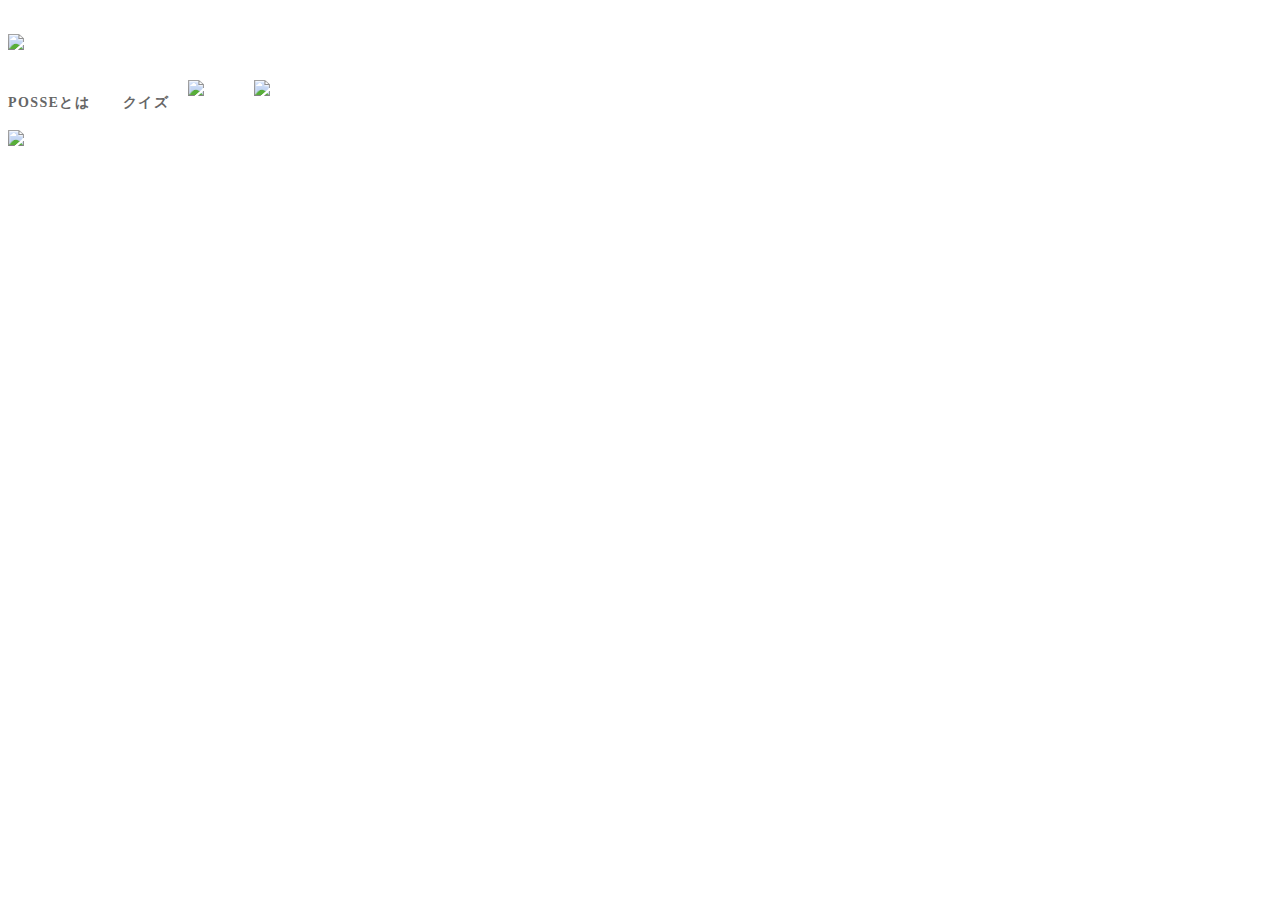
==== index.html @ 9f2f7da2 "ファイル作成しました" ====
<!DOCTYPE html>
<html lang="ja">
<head>
  <meta charset="UTF-8">
  <meta http-equiv="X-UA-Compatible" content="IE=edge">
  <meta name="viewport" content="width=device-width, initial-scale=1.0">
  <link rel="stylesheet" href="./style.css">
  <title>Posseサイト</title>
</head>
<body>
  <header>
    <div class="header"> 
      <h1 class="logo"><img src="logo.png"></h1>
        <div class="Frame5">
          <div class="menu">
          <div class="nav1">POSSEとは</div>
          <div class="nav2">クイズ</div>
          </div>
     
        <div class="SNS">
          <div class="nav3"><img src="Group 7.png"></div>
          <div class="nav4"><img src="Group 10.png"></div>
        </div>
     </div>
  </header>
  
  <footer>
    <div class="footer">
      <div class="logo-footer"><img src="logo (1).png">
      <div class="link">
        <div class=</div>
      </div>
      </div>
    </div>
  </footer>
</body>
</html>
---- style.css ----
.Frame5{
  display: flex;
  margin-left: auto;
}

.menu{
  display: flex;
  width: 180px;
  height: 25px;
  position: relative;
}

.nav1{
  width: 90px;
  height: 22px;
  font-family: 'Noto Sans JP';
  font-style: normal;
  font-weight: 700;
  font-size: 14px;
  line-height: 22px;
  letter-spacing: 0.1em;
  color: #666666;
  position: absolute;
  top: 50%;
}

.nav2{
  width: 50px;
  height: 22px;
  left: 115px;
  font-family: 'Noto Sans JP';
  font-style: normal;
  font-weight: 700;
  font-size: 14px;
  line-height: 22px;
  letter-spacing: 0.1em;
  color: #666666;
  position: absolute;
  top: 50%;
}

.SNS{
  display: flex;
  width: 116px;
  height: 50px;
  left:192px;
  gap: 16px;
  top: 15px;
}

.nav3{
  width: 50px;
  height: 50px;
}

.nav4{
  width: 50px;
  height: 50px;
  left: 66px;
}
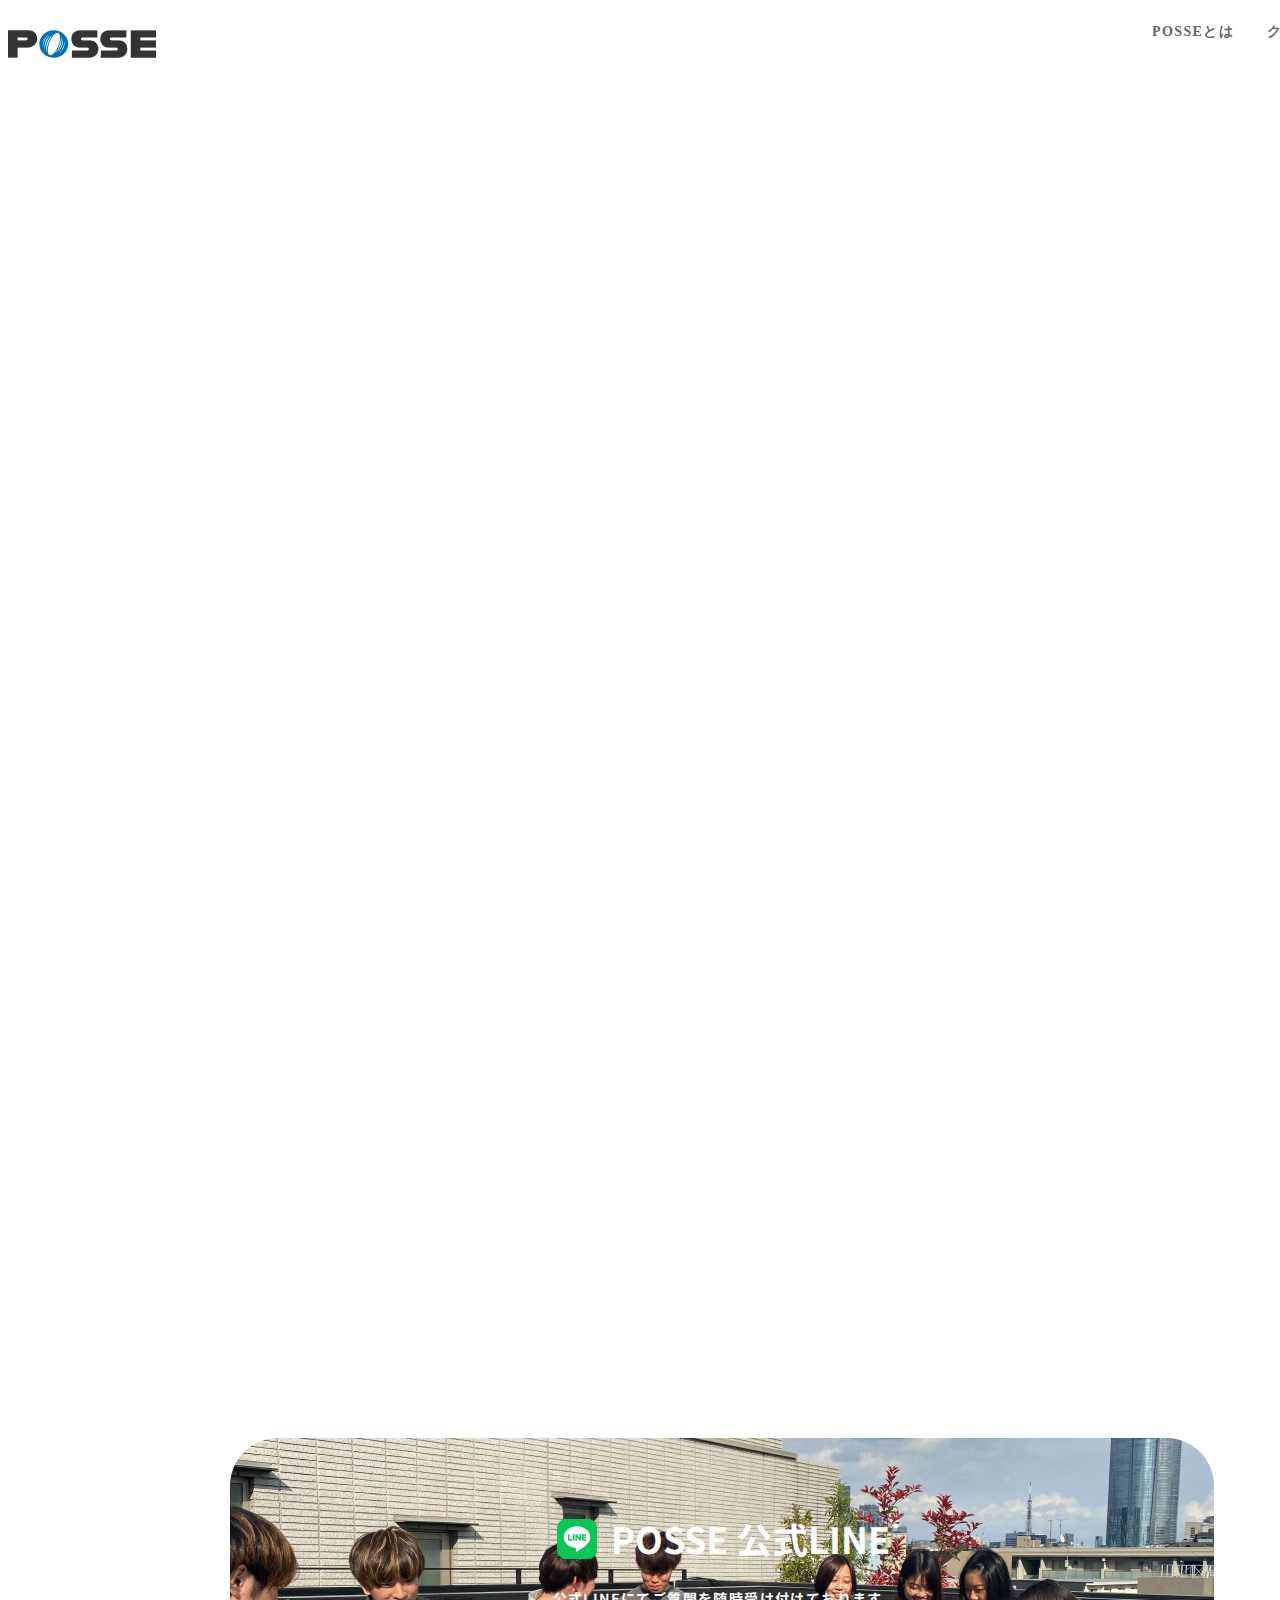
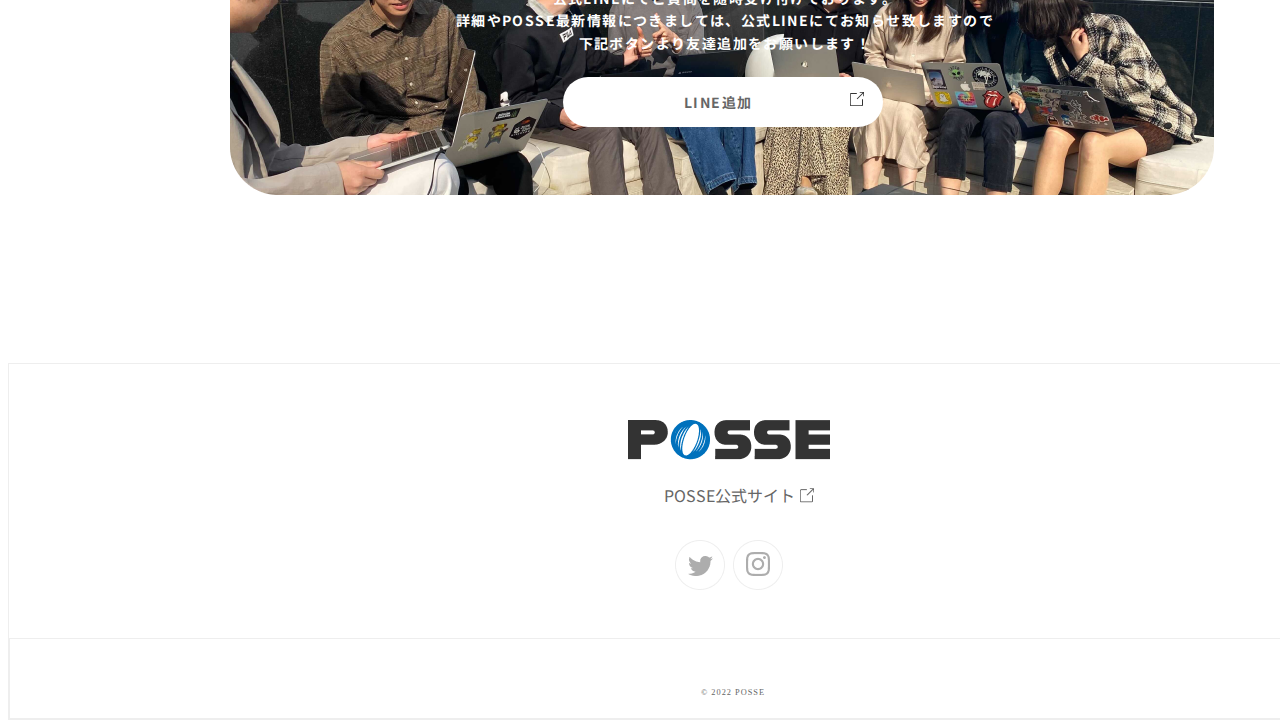
==== commit 74370a57: "編集中" ====
--- a/index.html
+++ b/index.html
@@ -5,6 +5,9 @@
   <meta http-equiv="X-UA-Compatible" content="IE=edge">
   <meta name="viewport" content="width=device-width, initial-scale=1.0">
   <link rel="stylesheet" href="./style.css">
+  <link rel="preconnect" href="https://fonts.googleapis.com">
+<link rel="preconnect" href="https://fonts.gstatic.com" crossorigin>
+<link href="https://fonts.googleapis.com/css2?family=Noto+Sans+JP:wght@100;300;400;500;700;900&display=swap" rel="stylesheet">
   <title>Posseサイト</title>
 </head>
 <body>
@@ -24,14 +27,37 @@
      </div>
   </header>
   
+  <line>
+    <div class="background"><img src="グラデーション 1.png">
+      <div class="公式LINE">
+        <div class="icon"><img src="icon-line.png"></div>
+        <div class="POSSE公式LINE">POSSE 公式LINE</div>
+      </div>
+      <div class="質問"><p>公式LINEにてご質問を随時受け付けております。<br>詳細やPOSSE最新情報につきましては、公式LINEにてお知らせ致しますので<br>下記ボタンより友達追加をお願いします！</p>
+      </div>
+      <div class="link">
+        <div class="LINE追加">LINE追加</div>
+        <div class="icon-link"><img src="icon-link.png"></div>
+      </div>
+    </div>
+  </line>
   <footer>
     <div class="footer">
-      <div class="logo-footer"><img src="logo (1).png">
-      <div class="link">
-        <div class=</div>
+      <div class="logo-f"><img src="logo (1).png"></div>
+      <div class="link-f">
+        <div class="posse公式サイト">POSSE公式サイト</div>
+        <div class="Frame"><img src="Frame.png"></div>
       </div>
+      <div class="SNS-f">
+        <div class="Group7-f"><img src="Group 7.png"></div>
+        <div class="Group10-f"><img src="Group 10.png"></div>
+      </div>
+      <div class="copyright">
+        <div class="copyright-text">
+        <p><small>&copy; 2022 POSSE</small></p>
+        </div>
       </div>
     </div>
-  </footer>
+    </footer>
 </body>
 </html>--- a/style.css
+++ b/style.css
@@ -1,3 +1,9 @@
+.header{
+  display: flex;
+  width: 1440px;
+  height: 80px;
+}
+
 .Frame5{
   display: flex;
   margin-left: auto;
@@ -13,7 +19,6 @@
 .nav1{
   width: 90px;
   height: 22px;
-  font-family: 'Noto Sans JP';
   font-style: normal;
   font-weight: 700;
   font-size: 14px;
@@ -28,7 +33,6 @@
   width: 50px;
   height: 22px;
   left: 115px;
-  font-family: 'Noto Sans JP';
   font-style: normal;
   font-weight: 700;
   font-size: 14px;
@@ -57,4 +61,222 @@
   width: 50px;
   height: 50px;
   left: 66px;
-}+}
+
+/* 公式LINE */
+.line{
+  position: absolute;
+  width: 984px;
+  height: 358px;
+  left:230px;
+  top: 1438px;
+}
+
+.background{
+  position: absolute;
+  left: 230px;
+  right: 0%;
+  top:1438px;
+  bottom: 0.28%;
+  width: 984px;
+  height: 357px;
+}
+
+
+.公式LINE{
+  position: absolute;
+  display: flex;
+  width: 329px;
+  height: 65px;
+  top: 68px;
+  left: 327px;
+}
+
+.icon{
+  position: absolute;
+  width: 40px;
+  height: 40px;
+  top: 13px;
+  left: 0px;
+
+}
+
+.POSSE公式LINE{
+  position: absolute;
+  width: 290px;
+  height: 65px;
+  left: 48px;
+  font-family: 'Noto Sans JP';
+  font-style: normal;
+  font-weight: 700;
+  font-size: 36px;
+  line-height: 180%;
+  text-align: center;
+  color: #FFFFFF;
+}
+
+.質問{
+  position: absolute;
+  width: 540px;
+  height: 66px;
+  top: 135px;
+  left: 225px;
+  font-family: 'Noto Sans JP';
+  font-style: normal;
+  font-weight: 700;
+  font-size: 14px;
+  line-height: 160%;
+  text-align: center;
+  letter-spacing: 0.1em;
+  color: #FFFFFF;
+}
+
+.link{
+  position: absolute;
+  display: flex;
+  width: 320px;
+  height: 50px;
+  top: 239px;
+  left: 333px;
+  background: #FFFFFF;
+  border-radius: 98px;
+}
+
+.LINE追加{
+  position: absolute;
+  width: 77px;
+  height: 23.39px;
+  top: 13.9px;
+  left: 121px;
+  font-family: 'Noto Sans JP';
+  font-style: normal;
+  font-weight: 700;
+  font-size: 14px;
+  line-height: 160%;
+  display: flex;
+  align-items: center;
+  text-align: center;
+  letter-spacing: 0.1em;
+  color: #666666;
+}
+
+.icon-link{
+  position: absolute;
+  width: 14px; 
+  height: 14px;
+  top: 15px;
+  left: 287px;
+}
+
+/* footer */
+.footer{
+  position: relative;
+  border: 1px solid #eeeeee;
+  width: 1440px;
+  height: 355px;
+  top: 1875px;
+  left: 0px;
+}
+
+.logo-f{
+  width: 202px;
+  height: 39.22px;
+  position: absolute;
+  left: 0;
+  right: 0;
+  top: 56px;
+  margin: auto;
+  
+}
+
+.link-f{
+  position: absolute;
+  display: flex;
+  width: 139px;
+  height: 25px;
+  top: 119.22px;
+  left: 0;
+  right: 0;
+  margin: auto;
+  
+}
+
+.posse公式サイト{
+  width: 140px;
+  height: 25px;
+  left: 1px;
+  top: 0px;
+  font-family: 'Noto Sans JP';
+  font-style: normal;
+  font-weight: 400;
+  size: 14px;
+  line-height: 25px;
+  text-align: center;
+  color:#666666;
+}
+
+.Frame{
+  position: absolute;
+  width: 14px;
+  height: 14px;
+  left: 140px;
+  top: 5px;
+}
+
+.SNS-f{
+  display: flex;
+  position: absolute;
+  width: 108px;
+  height: 50px;
+  left: 0;
+  right: 0;
+  margin: auto;
+  top: 176.22px;
+  gap: 8px;
+}
+
+.Group7-f{
+  width: 50px;
+  height: 50px;
+  top: 176.22px;
+  left: 0px;
+  right: 58px;
+  
+}
+
+.Group10-f{
+  width: 50px;
+  height: 50px;
+  top: 176.22px;
+  left: 58px;
+  right: 0px;
+  
+}
+
+.copyright{
+  position: absolute;
+  left: 0%;
+  right: 0%;
+  top: 274.22px;
+  bottom: 0px;
+  border: 1px solid #eeeeee
+}
+
+.copyright-text{
+  position: absolute;
+  width: 90px;
+  height: 13px;
+  top: 36px;
+  bottom: 31.78px;
+  left: 47.15%;
+  right: 47.15%;
+  font-family: 'Plus Jakarta Sans';
+  font-style: normal;
+  font-weight: 400;
+  font-size: 10px;
+  line-height: 13px;
+  text-align: center;
+  letter-spacing: 0.1em;
+  color: #666666;
+}
+
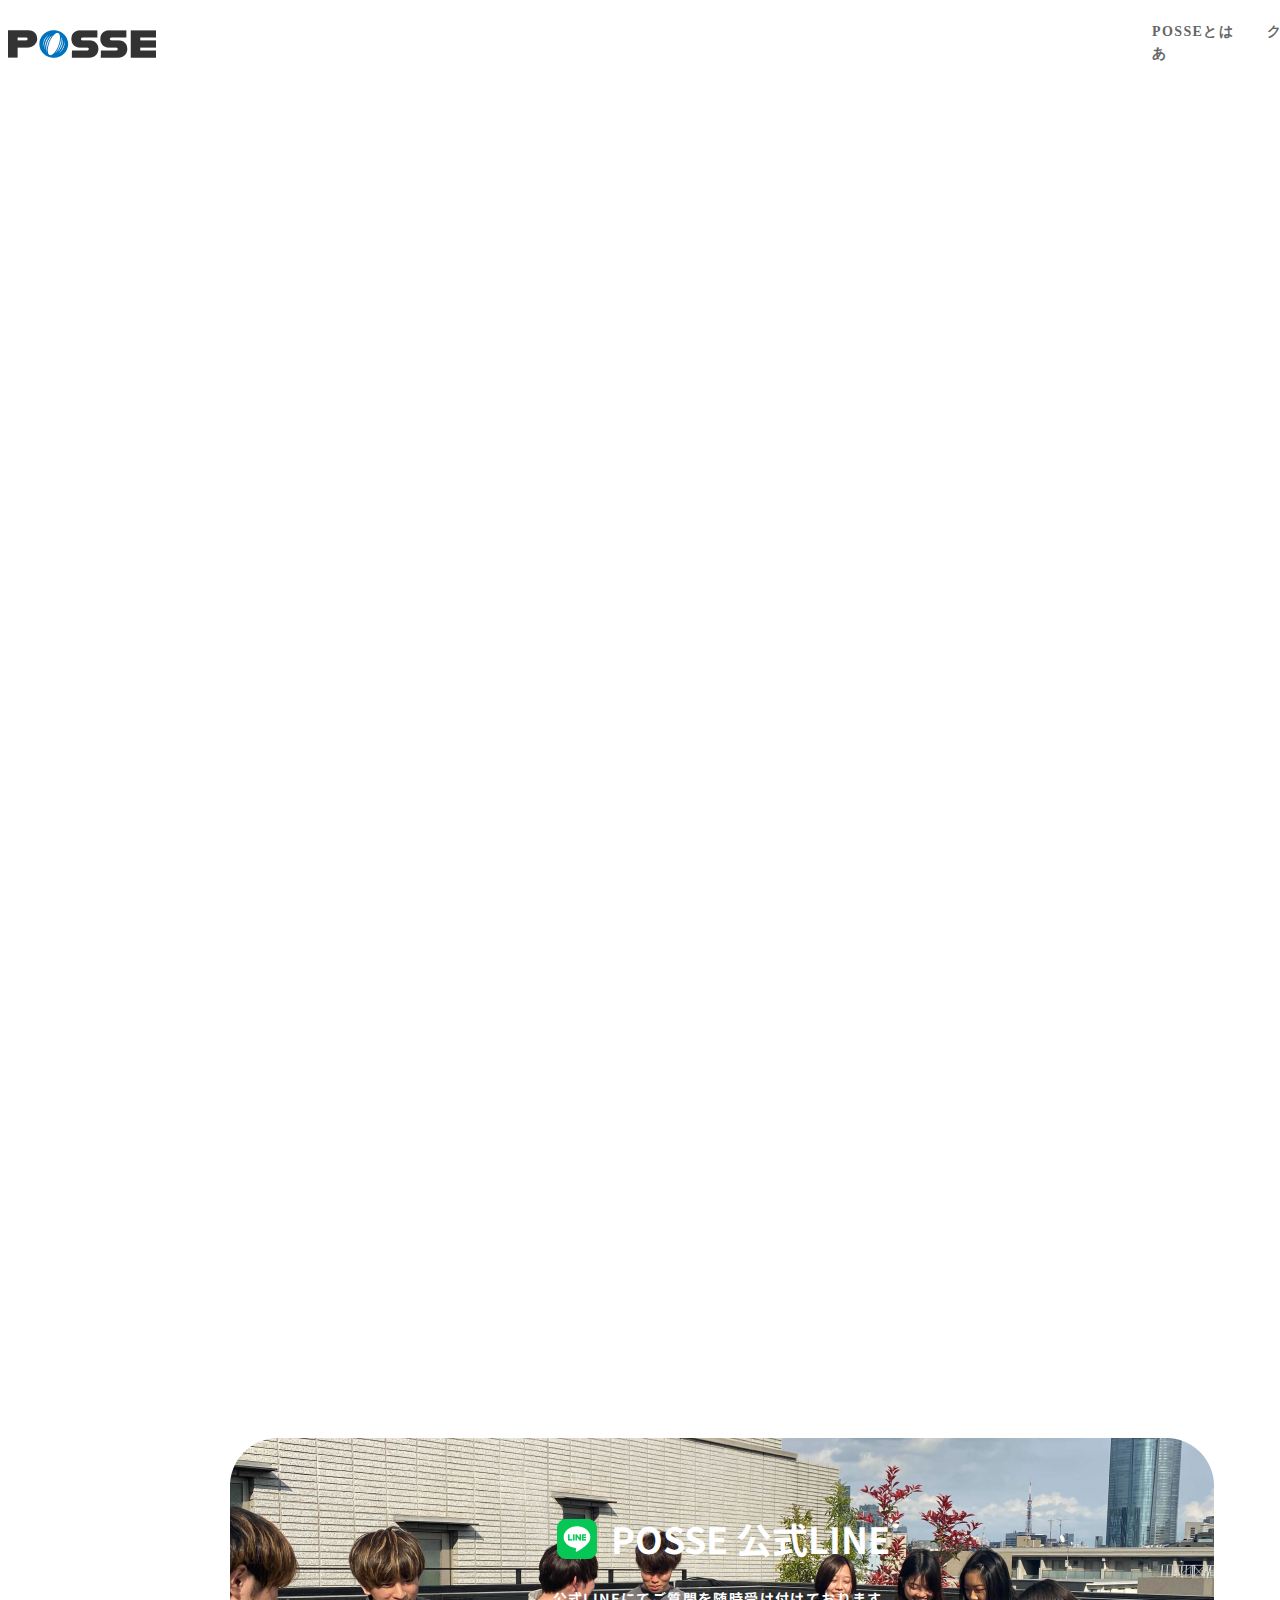
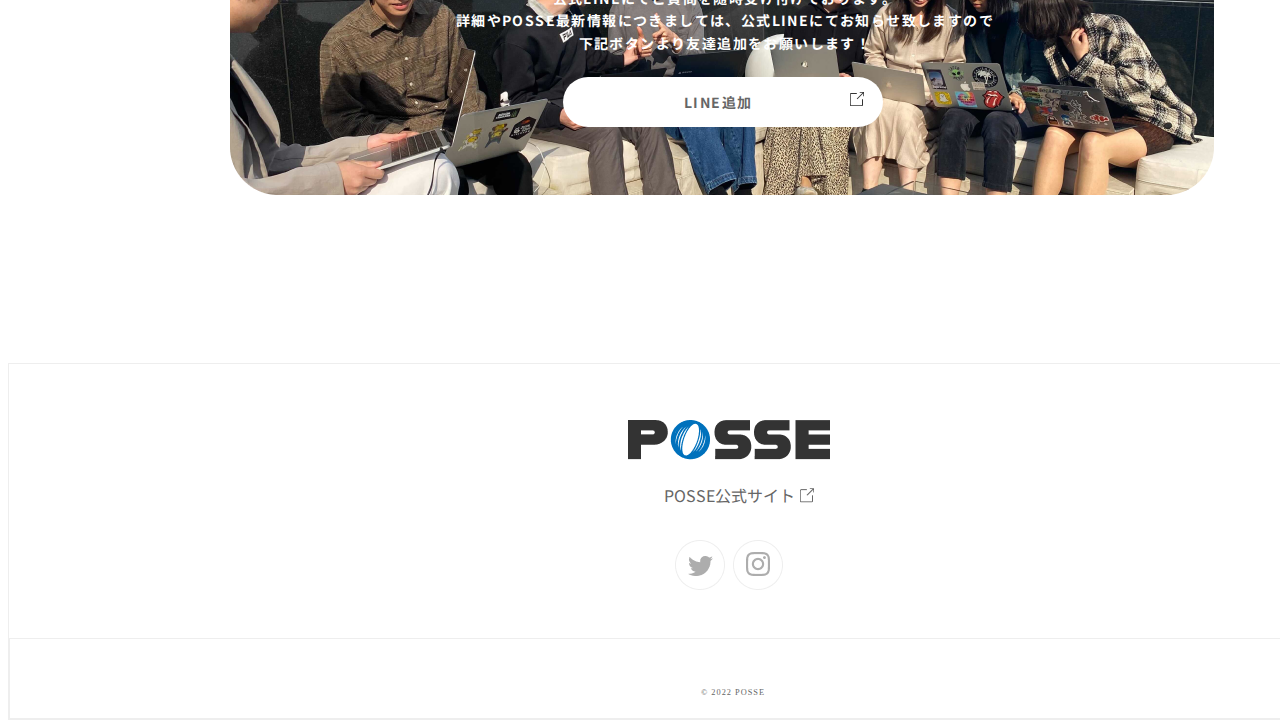
==== commit 25e19fc0: "あ追加" ====
--- a/index.html
+++ b/index.html
@@ -16,15 +16,14 @@
       <h1 class="logo"><img src="logo.png"></h1>
         <div class="Frame5">
           <div class="menu">
-          <div class="nav1">POSSEとは</div>
+          <div class="nav1">POSSEとはあ</div>
           <div class="nav2">クイズ</div>
           </div>
-     
         <div class="SNS">
           <div class="nav3"><img src="Group 7.png"></div>
           <div class="nav4"><img src="Group 10.png"></div>
         </div>
-     </div>
+    </div>
   </header>
   
   <line>
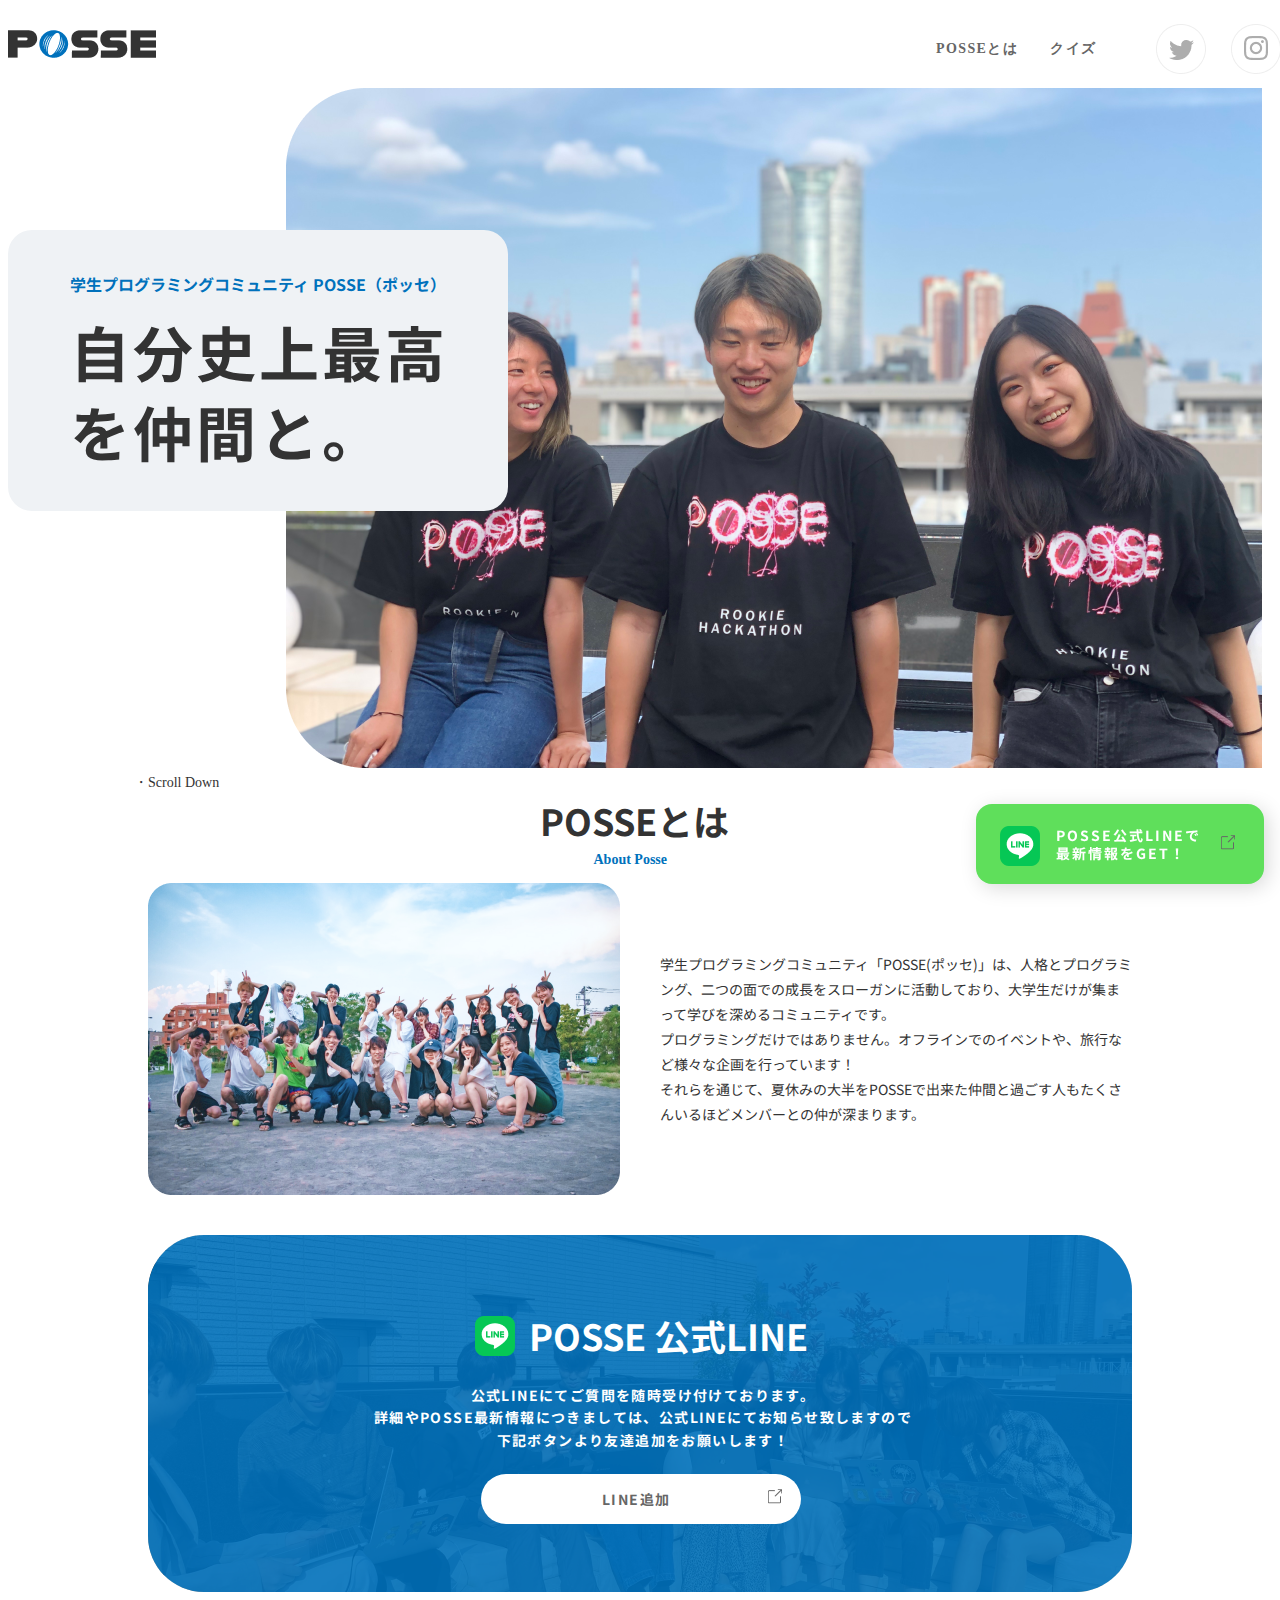
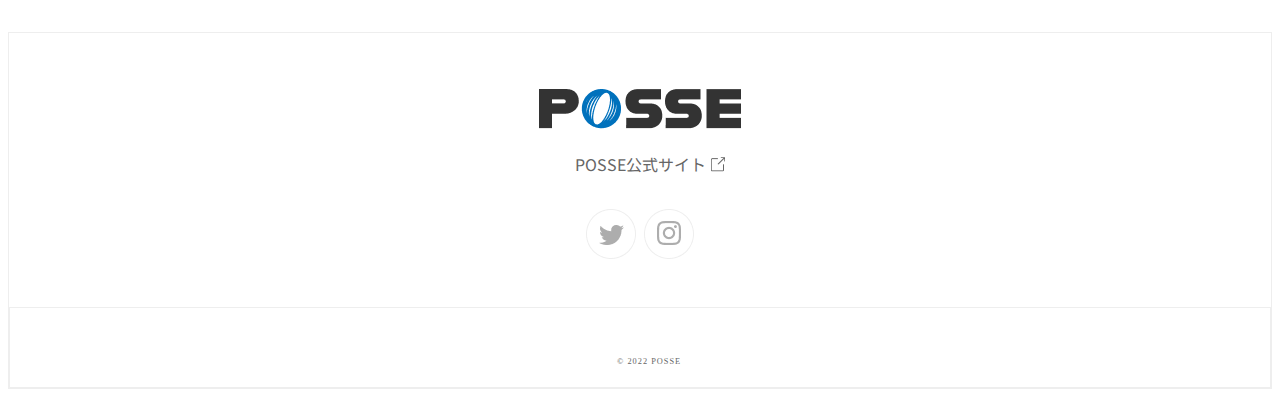
==== commit a0be3d89: "week4done" ====
--- a/index.html
+++ b/index.html
@@ -14,30 +14,64 @@
   <header>
     <div class="header"> 
       <h1 class="logo"><img src="logo.png"></h1>
-        <div class="Frame5">
-          <div class="menu">
-          <div class="nav1">POSSEとはあ</div>
-          <div class="nav2">クイズ</div>
-          </div>
-        <div class="SNS">
-          <div class="nav3"><img src="Group 7.png"></div>
-          <div class="nav4"><img src="Group 10.png"></div>
+        <nav class="Frame5">
+          <ul class="menu">
+          <li class="nav1">POSSEとは</li>
+          <li class="nav2">クイズ</li>
+          </ul>
+        <ul class="SNS">
+          <li class="nav3"><img src="Group 7.png"></li>
+          <li class="nav4"><img src="Group 10.png"></li>
+        </ul>
+    </nav>
+  </header>
+  <mainvisual>
+    <div class="mainvisual">
+      <div class="mainvisual-text">
+        <div class="mainvisual-text1">
+          学生プログラミングコミュニティ POSSE（ポッセ）
         </div>
+        <div class="mainvisual-text2">
+          自分史上最高<br>を仲間と。
+        </div>
+      </div>
+      <div class="mainvisual-photo"><img src="./mainvisual.png"></div>
+      <div class="scrolldown">
+        ・Scroll Down
+      </div>
+      <div class="fixed-line">
+        <div class="line-icon"><img src="./icon-line.png"></div>
+        <div class="fixed-line-text">POSSE公式LINEで<br>最新情報をGET！</div>
+        <div class="link-icon"><img src="./icon-link.png"></div>
+      </div>
     </div>
-  </header>
-  
+  </mainvisual>
+  <about>
+    <div class="about">
+      <div class="about-title">
+        <div class="about-title1">POSSEとは</div>
+        <div class="about-title2">About Posse</div>
+      </div>
+      <div class="about-colum">
+        <div class="about-photo"><img src="./about.png"></div>
+        <div class="about-text">学生プログラミングコミュニティ「POSSE(ポッセ)」は、人格とプログラミング、二つの面での成長をスローガンに活動しており、大学生だけが集まって学びを深めるコミュニティです。<br>
+        プログラミングだけではありません。オフラインでのイベントや、旅行など様々な企画を行っています！<br>
+        それらを通じて、夏休みの大半をPOSSEで出来た仲間と過ごす人もたくさんいるほどメンバーとの仲が深まります。</div>
+      </div>
+    </div>
+  </about>
   <line>
-    <div class="background"><img src="グラデーション 1.png">
-      <div class="公式LINE">
+    <div class="background">
+        <div class="公式LINE">
         <div class="icon"><img src="icon-line.png"></div>
         <div class="POSSE公式LINE">POSSE 公式LINE</div>
-      </div>
-      <div class="質問"><p>公式LINEにてご質問を随時受け付けております。<br>詳細やPOSSE最新情報につきましては、公式LINEにてお知らせ致しますので<br>下記ボタンより友達追加をお願いします！</p>
-      </div>
-      <div class="link">
+        </div>
+        <div class="質問"><p>公式LINEにてご質問を随時受け付けております。<br>詳細やPOSSE最新情報につきましては、公式LINEにてお知らせ致しますので<br>下記ボタンより友達追加をお願いします！</p>
+        </div>
+        <div class="link">
         <div class="LINE追加">LINE追加</div>
-        <div class="icon-link"><img src="icon-link.png"></div>
-      </div>
+        <div class="icon-link"><img src="./icon-link.png"></div>
+        </div>
     </div>
   </line>
   <footer>
@@ -45,7 +79,7 @@
       <div class="logo-f"><img src="logo (1).png"></div>
       <div class="link-f">
         <div class="posse公式サイト">POSSE公式サイト</div>
-        <div class="Frame"><img src="Frame.png"></div>
+        <div class="Frame"><img src="./icon-link.png"></div>
       </div>
       <div class="SNS-f">
         <div class="Group7-f"><img src="Group 7.png"></div>
@@ -57,6 +91,6 @@
         </div>
       </div>
     </div>
-    </footer>
+  </footer>
 </body>
 </html>--- a/style.css
+++ b/style.css
@@ -1,23 +1,27 @@
 .header{
   display: flex;
-  width: 1440px;
   height: 80px;
+  justify-content: space-between;
 }
 
 .Frame5{
   display: flex;
-  margin-left: auto;
+}
+
+ul{
+  list-style: none;
 }
 
 .menu{
   display: flex;
   width: 180px;
   height: 25px;
-  position: relative;
+  gap: 32px;
+  margin-top: 30px;
 }
 
 .nav1{
-  width: 90px;
+  
   height: 22px;
   font-style: normal;
   font-weight: 700;
@@ -25,12 +29,10 @@
   line-height: 22px;
   letter-spacing: 0.1em;
   color: #666666;
-  position: absolute;
-  top: 50%;
 }
 
 .nav2{
-  width: 50px;
+  
   height: 22px;
   left: 115px;
   font-style: normal;
@@ -39,16 +41,14 @@
   line-height: 22px;
   letter-spacing: 0.1em;
   color: #666666;
-  position: absolute;
-  top: 50%;
+
 }
 
 .SNS{
   display: flex;
   width: 116px;
   height: 50px;
-  left:192px;
-  gap: 16px;
+  gap: 25px;
   top: 15px;
 }
 
@@ -60,28 +60,194 @@
 .nav4{
   width: 50px;
   height: 50px;
-  left: 66px;
+  margin-right: 10px;
+}
+
+/* main visual */
+.mainvisual-text{
+  position: absolute;
+  width: 500px;
+  height: 281px;
+  top: 230px;
+  background: #EFF2F5;
+  border-radius: 24px;
+}
+
+.mainvisual-text1{
+  width: 376px;
+  height: 29px;
+  margin-left: 62px;
+  margin-top: 40px;
+  font-family: 'Noto Sans JP';
+  font-style: normal;
+  font-weight: 700;
+  font-size: 16px;
+  line-height: 180%;
+  color: #0071BC;
+}
+
+.mainvisual-text2{
+  width: 380px;
+  height: 160px;
+  margin-left: 62px;
+  margin-top: 12px;
+  font-family: 'Noto Sans JP';
+  font-style: normal;
+  font-weight: 700;
+  font-size: 60px;
+  line-height: 80px;
+  letter-spacing: 0.05em;
+  color: #333333;
+}
+
+.mainvisual-photo{
+  display: block;
+  margin-left: 278px;
+}
+
+.scrolldown{
+  width: 100px;
+  height: 21px;
+  margin-left: 126px;
+  font-family: 'Plus Jakarta Sans';
+  font-style: normal;
+  font-weight: 400;
+  font-size: 14px;
+  line-height: 150%;
+  color: #333333;
+}
+
+.fixed-line{
+  width: 288px;
+  height: 80px;
+  right: 16px;
+  bottom: 16px;
+  background: #5FDF5B;
+  box-shadow: 4px 4px 20px rgba(0, 0, 0, 0.15);
+  border-radius: 16px;
+  position: fixed;
+  z-index: 999;
+  display: flex;
+}
+
+.line-icon{
+  width: 36px;
+  height: 36px;
+  margin-left: 24px;
+  margin-top: 22px;
+}
+
+.fixed-line-text{
+  width: 150px;
+  height: 36px;
+  margin-left: 20px;
+  margin-top: 22px;
+  font-family: 'Noto Sans JP';
+  font-style: normal;
+  font-weight: 700;
+  font-size: 14px;
+  line-height: 18px;
+  letter-spacing: 0.14em;
+  color: #FFFFFF;
+}
+
+.link-icon{
+  width: 18px;
+  height: 18px;
+  margin-top: 31px;  
+  margin-left: 15px;
+}
+
+/* about */
+.about{
+  width: 984px;
+  height: 442px;
+  margin: 0 auto;
+}
+
+.about-title{
+  height: 90px;
+  margin: 0 auto;
+}
+
+.about-title1{
+  width: 200px;
+  height: 54px;
+  font-family: 'Noto Sans JP';
+  font-style: normal;
+  font-weight: 700;
+  font-size: 36px;
+  line-height: 150%;
+  color: #333333;
+  margin: 0 auto;
+}
+
+.about-title2{
+  width: 93px;
+  height: 25px;
+  margin-top: 8px;
+  font-family: 'Plus Jakarta Sans';
+  font-style: normal;
+  font-weight: 700;
+  font-size: 14px;
+  line-height: 180%;
+  color: #0071BC;
+  margin: 0 auto;
+}
+
+.about-colum{
+  display: flex;
+  justify-content: space-between;
+}
+
+.about-photo{
+  width: 472px;
+  height: 312px;
+  border-radius: 24px;
+}
+
+.about-text{
+  width: 472px;
+  height: 175px;
+  font-family: 'Noto Sans JP';
+  font-style: normal;
+  font-weight: 400;
+  font-size: 14px;
+  line-height: 25px;
+  color: #333333;
+  align-self: center;
+  
 }
 
 /* 公式LINE */
 .line{
-  position: absolute;
   width: 984px;
   height: 358px;
-  left:230px;
-  top: 1438px;
+  margin: 0 auto;
 }
 
 .background{
-  position: absolute;
-  left: 230px;
-  right: 0%;
-  top:1438px;
-  bottom: 0.28%;
+  background-image: url(./line.png);
+  position: relative;
   width: 984px;
   height: 357px;
-}
-
+  margin: 0 auto;
+  background-position: center;
+  background-size: cover;
+  border-radius: 56px;
+}
+
+.background::before{
+  background-color: #0071BC;
+  content: "";
+  opacity: 0.9;
+  height: 100%;
+  left: 0;
+  position: absolute;
+  top: 0;
+  width: 100%;
+  border-radius: 56px;
+}
 
 .公式LINE{
   position: absolute;
@@ -90,6 +256,7 @@
   height: 65px;
   top: 68px;
   left: 327px;
+
 }
 
 .icon{
@@ -172,10 +339,9 @@
 .footer{
   position: relative;
   border: 1px solid #eeeeee;
-  width: 1440px;
   height: 355px;
-  top: 1875px;
   left: 0px;
+  margin-top: 40px;
 }
 
 .logo-f{
@@ -259,7 +425,8 @@
   right: 0%;
   top: 274.22px;
   bottom: 0px;
-  border: 1px solid #eeeeee
+  border: 1px solid #eeeeee;
+  text-align: center;
 }
 
 .copyright-text{
@@ -267,7 +434,6 @@
   width: 90px;
   height: 13px;
   top: 36px;
-  bottom: 31.78px;
   left: 47.15%;
   right: 47.15%;
   font-family: 'Plus Jakarta Sans';
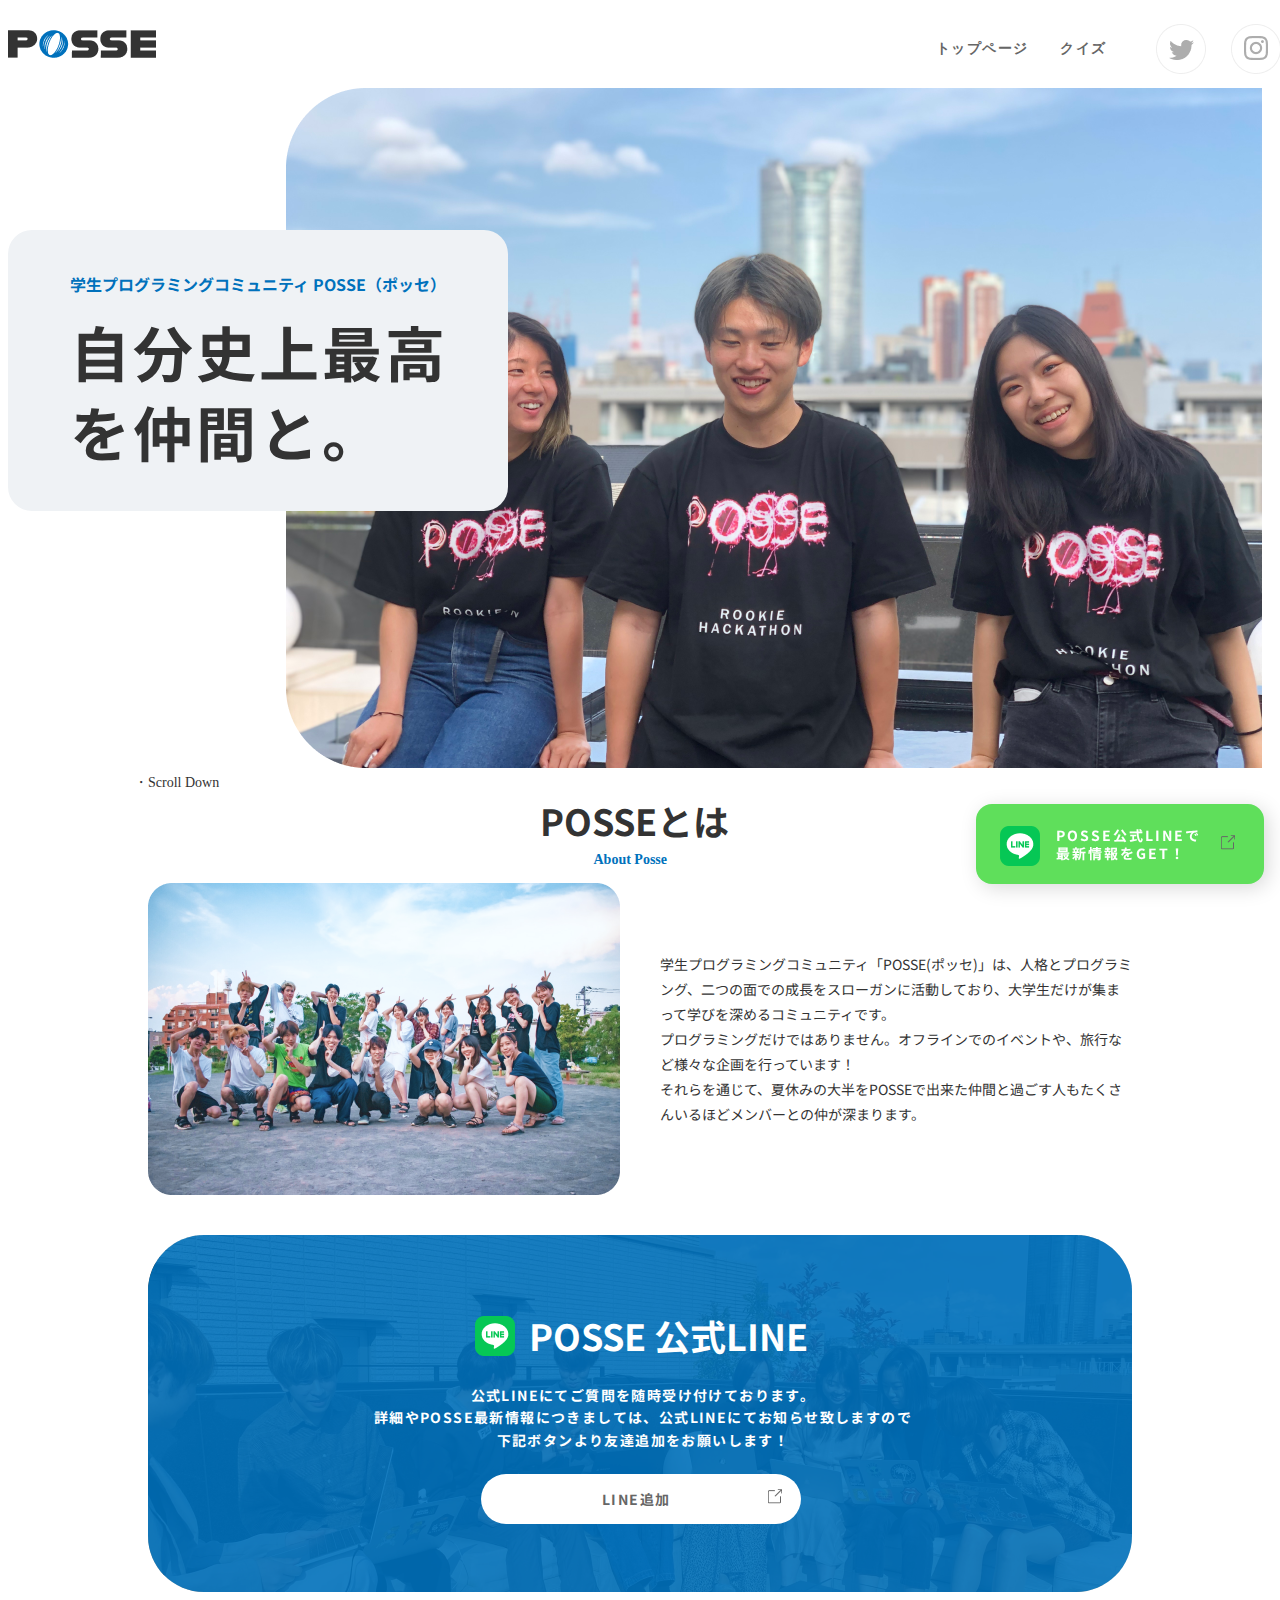
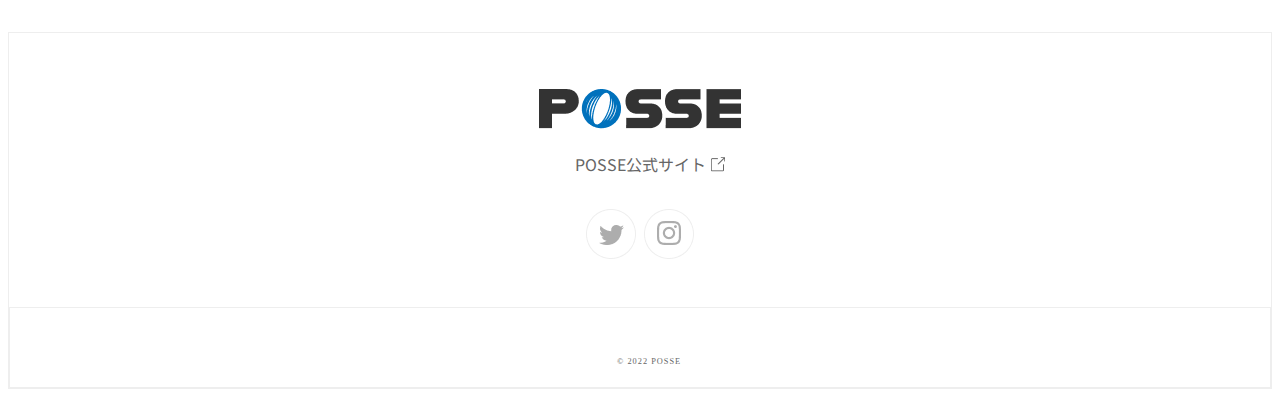
==== commit 85e66173: "week4done#2" ====
--- a/index.html
+++ b/index.html
@@ -16,12 +16,12 @@
       <h1 class="logo"><img src="logo.png"></h1>
         <nav class="Frame5">
           <ul class="menu">
-          <li class="nav1">POSSEとは</li>
-          <li class="nav2">クイズ</li>
+          <li class="nav1"><a href="index.html">トップページ</a></li>
+          <li class="nav2"><a href="quiz.html">クイズ</a></li>
           </ul>
         <ul class="SNS">
-          <li class="nav3"><img src="Group 7.png"></li>
-          <li class="nav4"><img src="Group 10.png"></li>
+          <li class="nav3"><a href="https://twitter.com/posse_program"><img src="./twitter-icon.png"></a></li>
+          <li class="nav4"><a href="https://www.instagram.com/posse_programming/"><img src="./insta-icon.png"></a></li>
         </ul>
     </nav>
   </header>
@@ -39,11 +39,11 @@
       <div class="scrolldown">
         ・Scroll Down
       </div>
-      <div class="fixed-line">
+      <a href="https://line.me/R/ti/p/@651htnqp?from=page"><div class="fixed-line">
         <div class="line-icon"><img src="./icon-line.png"></div>
         <div class="fixed-line-text">POSSE公式LINEで<br>最新情報をGET！</div>
         <div class="link-icon"><img src="./icon-link.png"></div>
-      </div>
+      </div></a>
     </div>
   </mainvisual>
   <about>
@@ -68,22 +68,22 @@
         </div>
         <div class="質問"><p>公式LINEにてご質問を随時受け付けております。<br>詳細やPOSSE最新情報につきましては、公式LINEにてお知らせ致しますので<br>下記ボタンより友達追加をお願いします！</p>
         </div>
-        <div class="link">
+        <a href="https://line.me/R/ti/p/@651htnqp?from=page"><div class="link">
         <div class="LINE追加">LINE追加</div>
         <div class="icon-link"><img src="./icon-link.png"></div>
-        </div>
+        </div></a>
     </div>
   </line>
   <footer>
     <div class="footer">
       <div class="logo-f"><img src="logo (1).png"></div>
       <div class="link-f">
-        <div class="posse公式サイト">POSSE公式サイト</div>
+        <div class="posse公式サイト"><a href="https://posse-ap.com/">POSSE公式サイト</div></a>
         <div class="Frame"><img src="./icon-link.png"></div>
       </div>
       <div class="SNS-f">
-        <div class="Group7-f"><img src="Group 7.png"></div>
-        <div class="Group10-f"><img src="Group 10.png"></div>
+        <div class="Group7-f"><a href="https://twitter.com/posse_program"><img src="twitter-icon.png"></div></a>
+        <div class="Group10-f"><a href="https://www.instagram.com/posse_programming/"><img src="./insta-icon.png"></div></a>
       </div>
       <div class="copyright">
         <div class="copyright-text">
--- a/style.css
+++ b/style.css
@@ -4,6 +4,10 @@
   justify-content: space-between;
 }
 
+a{
+  color:#666666;
+  text-decoration: none;
+}
 .Frame5{
   display: flex;
 }
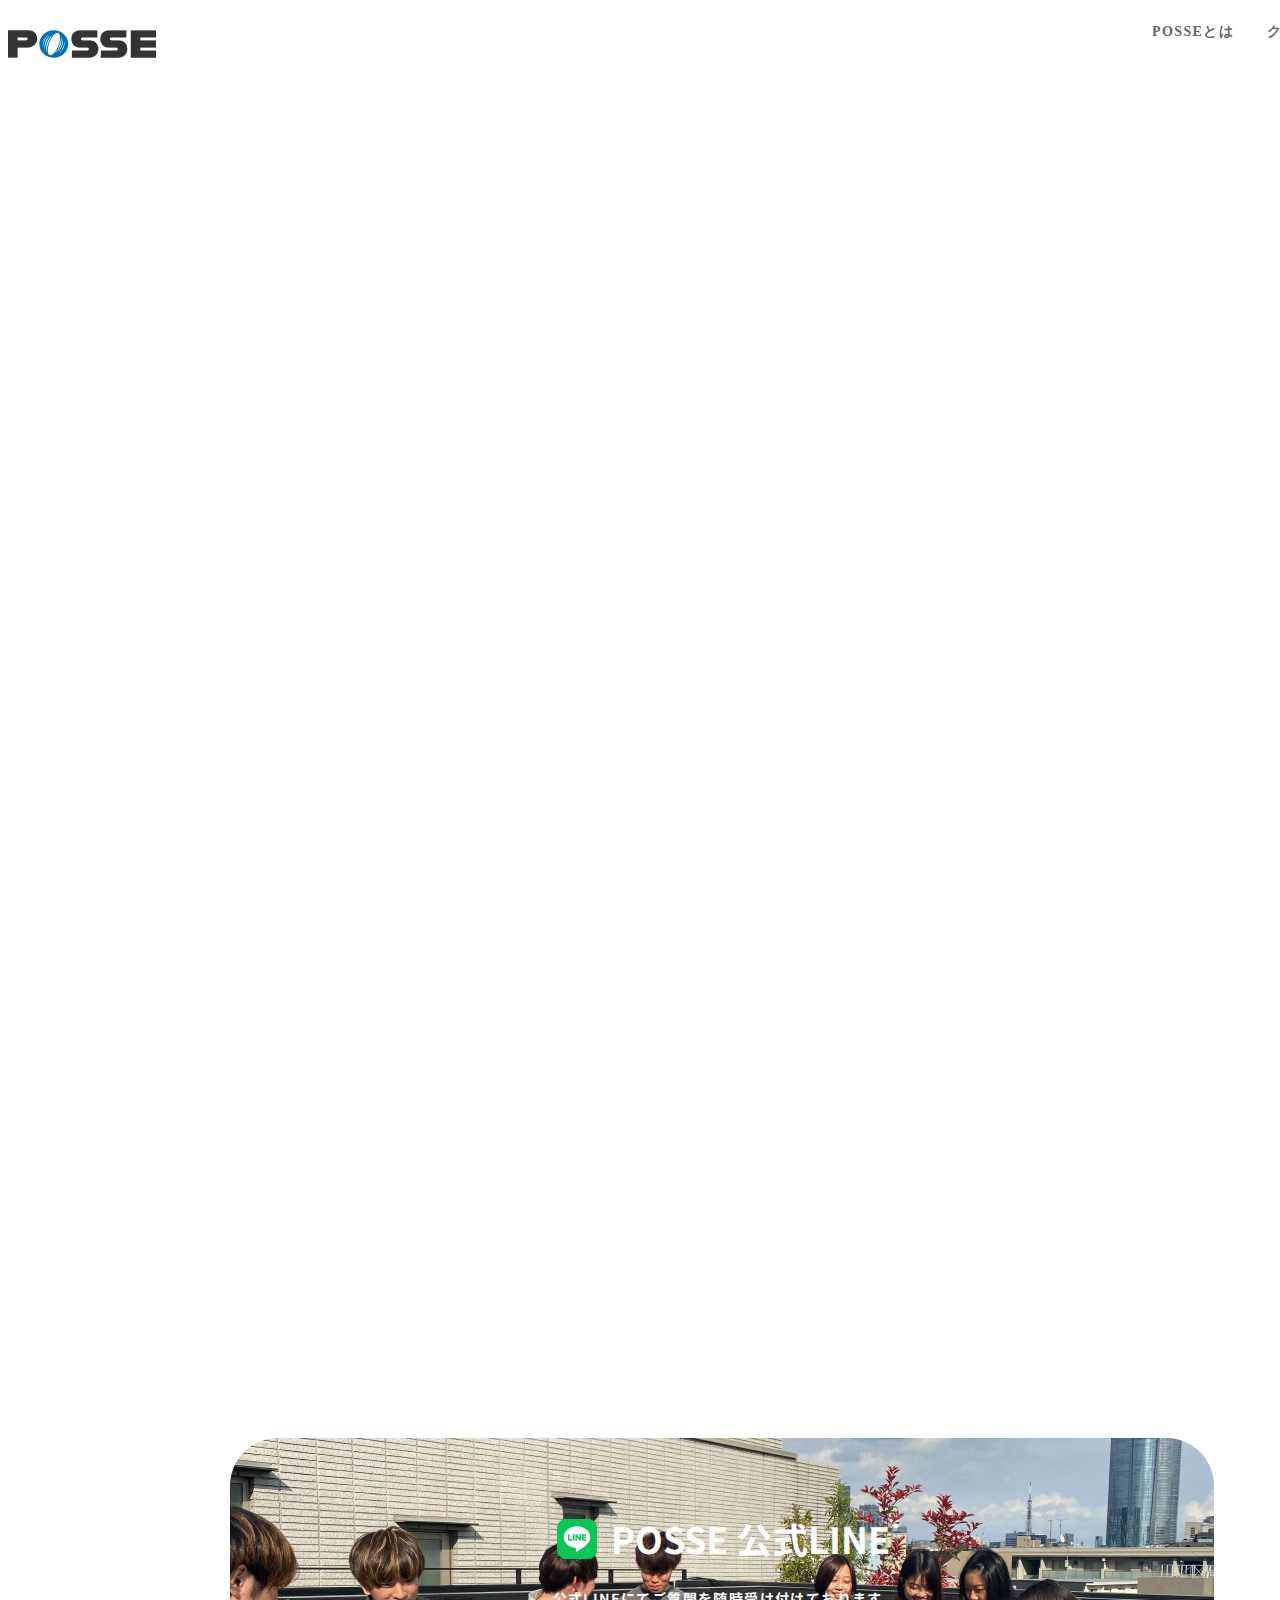
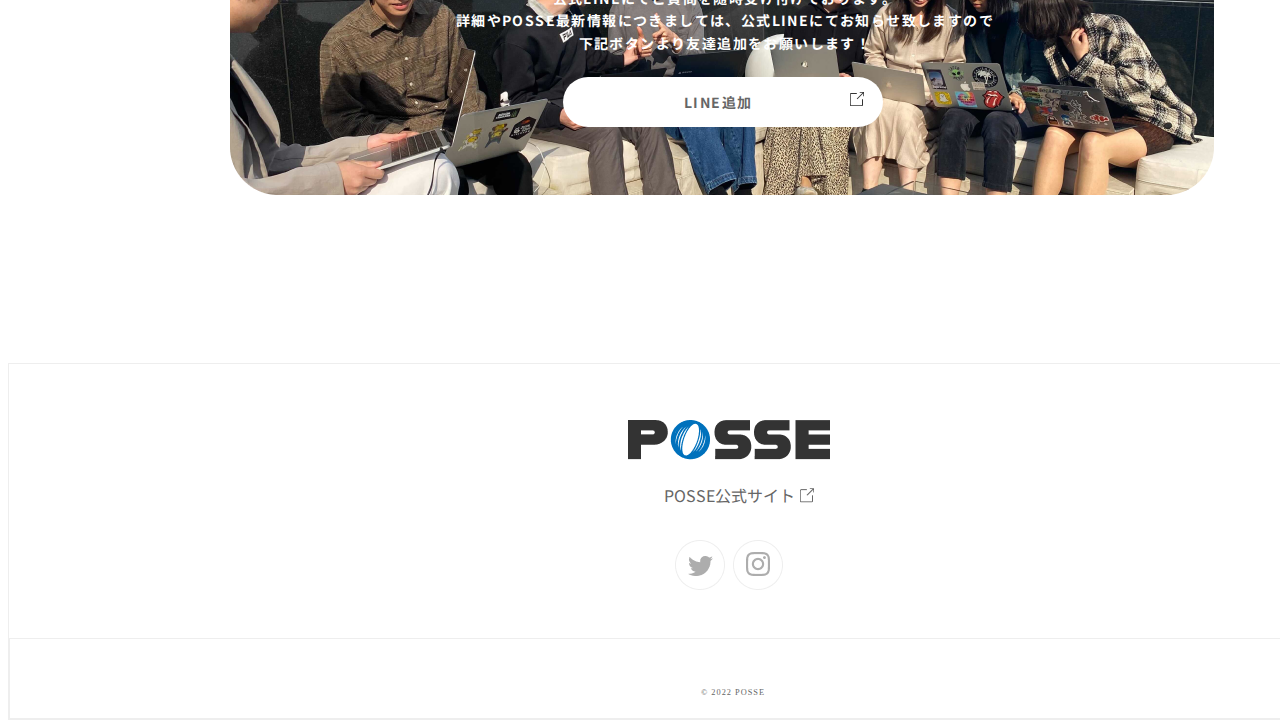
==== commit 8b06795d: "Merge 5dcca705685a9beaad7be230bb0de18e0bb8827f into e24c87560a31982c22c2a231ef205e454964d8d1" ====
--- a/index.html
+++ b/index.html
@@ -14,76 +14,42 @@
   <header>
     <div class="header"> 
       <h1 class="logo"><img src="logo.png"></h1>
-        <nav class="Frame5">
-          <ul class="menu">
-          <li class="nav1"><a href="index.html">トップページ</a></li>
-          <li class="nav2"><a href="quiz.html">クイズ</a></li>
-          </ul>
-        <ul class="SNS">
-          <li class="nav3"><a href="https://twitter.com/posse_program"><img src="./twitter-icon.png"></a></li>
-          <li class="nav4"><a href="https://www.instagram.com/posse_programming/"><img src="./insta-icon.png"></a></li>
-        </ul>
-    </nav>
+        <div class="Frame5">
+          <div class="menu">
+          <div class="nav1">POSSEとは</div>
+          <div class="nav2">クイズ</div>
+          </div>
+        <div class="SNS">
+          <div class="nav3"><img src="Group 7.png"></div>
+          <div class="nav4"><img src="Group 10.png"></div>
+        </div>
+    </div>
   </header>
-  <mainvisual>
-    <div class="mainvisual">
-      <div class="mainvisual-text">
-        <div class="mainvisual-text1">
-          学生プログラミングコミュニティ POSSE（ポッセ）
-        </div>
-        <div class="mainvisual-text2">
-          自分史上最高<br>を仲間と。
-        </div>
-      </div>
-      <div class="mainvisual-photo"><img src="./mainvisual.png"></div>
-      <div class="scrolldown">
-        ・Scroll Down
-      </div>
-      <a href="https://line.me/R/ti/p/@651htnqp?from=page"><div class="fixed-line">
-        <div class="line-icon"><img src="./icon-line.png"></div>
-        <div class="fixed-line-text">POSSE公式LINEで<br>最新情報をGET！</div>
-        <div class="link-icon"><img src="./icon-link.png"></div>
-      </div></a>
-    </div>
-  </mainvisual>
-  <about>
-    <div class="about">
-      <div class="about-title">
-        <div class="about-title1">POSSEとは</div>
-        <div class="about-title2">About Posse</div>
-      </div>
-      <div class="about-colum">
-        <div class="about-photo"><img src="./about.png"></div>
-        <div class="about-text">学生プログラミングコミュニティ「POSSE(ポッセ)」は、人格とプログラミング、二つの面での成長をスローガンに活動しており、大学生だけが集まって学びを深めるコミュニティです。<br>
-        プログラミングだけではありません。オフラインでのイベントや、旅行など様々な企画を行っています！<br>
-        それらを通じて、夏休みの大半をPOSSEで出来た仲間と過ごす人もたくさんいるほどメンバーとの仲が深まります。</div>
-      </div>
-    </div>
-  </about>
+  
   <line>
-    <div class="background">
-        <div class="公式LINE">
+    <div class="background"><img src="グラデーション 1.png">
+      <div class="公式LINE">
         <div class="icon"><img src="icon-line.png"></div>
         <div class="POSSE公式LINE">POSSE 公式LINE</div>
-        </div>
-        <div class="質問"><p>公式LINEにてご質問を随時受け付けております。<br>詳細やPOSSE最新情報につきましては、公式LINEにてお知らせ致しますので<br>下記ボタンより友達追加をお願いします！</p>
-        </div>
-        <a href="https://line.me/R/ti/p/@651htnqp?from=page"><div class="link">
+      </div>
+      <div class="質問"><p>公式LINEにてご質問を随時受け付けております。<br>詳細やPOSSE最新情報につきましては、公式LINEにてお知らせ致しますので<br>下記ボタンより友達追加をお願いします！</p>
+      </div>
+      <div class="link">
         <div class="LINE追加">LINE追加</div>
-        <div class="icon-link"><img src="./icon-link.png"></div>
-        </div></a>
+        <div class="icon-link"><img src="icon-link.png"></div>
+      </div>
     </div>
   </line>
   <footer>
     <div class="footer">
       <div class="logo-f"><img src="logo (1).png"></div>
       <div class="link-f">
-        <div class="posse公式サイト"><a href="https://posse-ap.com/">POSSE公式サイト</div></a>
-        <div class="Frame"><img src="./icon-link.png"></div>
+        <div class="posse公式サイト">POSSE公式サイト</div>
+        <div class="Frame"><img src="Frame.png"></div>
       </div>
       <div class="SNS-f">
-        <div class="Group7-f"><a href="https://twitter.com/posse_program"><img src="twitter-icon.png"></div></a>
-        <div class="Group10-f"><a href="https://www.instagram.com/posse_programming/"><img src="./insta-icon.png"></div></a>
+        <div class="Group7-f"><img src="Group 7.png"></div>
+        <div class="Group10-f"><img src="Group 10.png"></div>
       </div>
       <div class="copyright">
         <div class="copyright-text">
@@ -91,6 +57,6 @@
         </div>
       </div>
     </div>
-  </footer>
+    </footer>
 </body>
 </html>--- a/style.css
+++ b/style.css
@@ -1,31 +1,23 @@
 .header{
   display: flex;
+  width: 1440px;
   height: 80px;
-  justify-content: space-between;
-}
-
-a{
-  color:#666666;
-  text-decoration: none;
-}
+}
+
 .Frame5{
   display: flex;
-}
-
-ul{
-  list-style: none;
+  margin-left: auto;
 }
 
 .menu{
   display: flex;
   width: 180px;
   height: 25px;
-  gap: 32px;
-  margin-top: 30px;
+  position: relative;
 }
 
 .nav1{
-  
+  width: 90px;
   height: 22px;
   font-style: normal;
   font-weight: 700;
@@ -33,10 +25,12 @@
   line-height: 22px;
   letter-spacing: 0.1em;
   color: #666666;
+  position: absolute;
+  top: 50%;
 }
 
 .nav2{
-  
+  width: 50px;
   height: 22px;
   left: 115px;
   font-style: normal;
@@ -45,14 +39,16 @@
   line-height: 22px;
   letter-spacing: 0.1em;
   color: #666666;
-
+  position: absolute;
+  top: 50%;
 }
 
 .SNS{
   display: flex;
   width: 116px;
   height: 50px;
-  gap: 25px;
+  left:192px;
+  gap: 16px;
   top: 15px;
 }
 
@@ -64,194 +60,28 @@
 .nav4{
   width: 50px;
   height: 50px;
-  margin-right: 10px;
-}
-
-/* main visual */
-.mainvisual-text{
-  position: absolute;
-  width: 500px;
-  height: 281px;
-  top: 230px;
-  background: #EFF2F5;
-  border-radius: 24px;
-}
-
-.mainvisual-text1{
-  width: 376px;
-  height: 29px;
-  margin-left: 62px;
-  margin-top: 40px;
-  font-family: 'Noto Sans JP';
-  font-style: normal;
-  font-weight: 700;
-  font-size: 16px;
-  line-height: 180%;
-  color: #0071BC;
-}
-
-.mainvisual-text2{
-  width: 380px;
-  height: 160px;
-  margin-left: 62px;
-  margin-top: 12px;
-  font-family: 'Noto Sans JP';
-  font-style: normal;
-  font-weight: 700;
-  font-size: 60px;
-  line-height: 80px;
-  letter-spacing: 0.05em;
-  color: #333333;
-}
-
-.mainvisual-photo{
-  display: block;
-  margin-left: 278px;
-}
-
-.scrolldown{
-  width: 100px;
-  height: 21px;
-  margin-left: 126px;
-  font-family: 'Plus Jakarta Sans';
-  font-style: normal;
-  font-weight: 400;
-  font-size: 14px;
-  line-height: 150%;
-  color: #333333;
-}
-
-.fixed-line{
-  width: 288px;
-  height: 80px;
-  right: 16px;
-  bottom: 16px;
-  background: #5FDF5B;
-  box-shadow: 4px 4px 20px rgba(0, 0, 0, 0.15);
-  border-radius: 16px;
-  position: fixed;
-  z-index: 999;
-  display: flex;
-}
-
-.line-icon{
-  width: 36px;
-  height: 36px;
-  margin-left: 24px;
-  margin-top: 22px;
-}
-
-.fixed-line-text{
-  width: 150px;
-  height: 36px;
-  margin-left: 20px;
-  margin-top: 22px;
-  font-family: 'Noto Sans JP';
-  font-style: normal;
-  font-weight: 700;
-  font-size: 14px;
-  line-height: 18px;
-  letter-spacing: 0.14em;
-  color: #FFFFFF;
-}
-
-.link-icon{
-  width: 18px;
-  height: 18px;
-  margin-top: 31px;  
-  margin-left: 15px;
-}
-
-/* about */
-.about{
-  width: 984px;
-  height: 442px;
-  margin: 0 auto;
-}
-
-.about-title{
-  height: 90px;
-  margin: 0 auto;
-}
-
-.about-title1{
-  width: 200px;
-  height: 54px;
-  font-family: 'Noto Sans JP';
-  font-style: normal;
-  font-weight: 700;
-  font-size: 36px;
-  line-height: 150%;
-  color: #333333;
-  margin: 0 auto;
-}
-
-.about-title2{
-  width: 93px;
-  height: 25px;
-  margin-top: 8px;
-  font-family: 'Plus Jakarta Sans';
-  font-style: normal;
-  font-weight: 700;
-  font-size: 14px;
-  line-height: 180%;
-  color: #0071BC;
-  margin: 0 auto;
-}
-
-.about-colum{
-  display: flex;
-  justify-content: space-between;
-}
-
-.about-photo{
-  width: 472px;
-  height: 312px;
-  border-radius: 24px;
-}
-
-.about-text{
-  width: 472px;
-  height: 175px;
-  font-family: 'Noto Sans JP';
-  font-style: normal;
-  font-weight: 400;
-  font-size: 14px;
-  line-height: 25px;
-  color: #333333;
-  align-self: center;
-  
+  left: 66px;
 }
 
 /* 公式LINE */
 .line{
+  position: absolute;
   width: 984px;
   height: 358px;
-  margin: 0 auto;
+  left:230px;
+  top: 1438px;
 }
 
 .background{
-  background-image: url(./line.png);
-  position: relative;
+  position: absolute;
+  left: 230px;
+  right: 0%;
+  top:1438px;
+  bottom: 0.28%;
   width: 984px;
   height: 357px;
-  margin: 0 auto;
-  background-position: center;
-  background-size: cover;
-  border-radius: 56px;
-}
-
-.background::before{
-  background-color: #0071BC;
-  content: "";
-  opacity: 0.9;
-  height: 100%;
-  left: 0;
-  position: absolute;
-  top: 0;
-  width: 100%;
-  border-radius: 56px;
-}
+}
+
 
 .公式LINE{
   position: absolute;
@@ -260,7 +90,6 @@
   height: 65px;
   top: 68px;
   left: 327px;
-
 }
 
 .icon{
@@ -343,9 +172,10 @@
 .footer{
   position: relative;
   border: 1px solid #eeeeee;
+  width: 1440px;
   height: 355px;
+  top: 1875px;
   left: 0px;
-  margin-top: 40px;
 }
 
 .logo-f{
@@ -429,8 +259,7 @@
   right: 0%;
   top: 274.22px;
   bottom: 0px;
-  border: 1px solid #eeeeee;
-  text-align: center;
+  border: 1px solid #eeeeee
 }
 
 .copyright-text{
@@ -438,6 +267,7 @@
   width: 90px;
   height: 13px;
   top: 36px;
+  bottom: 31.78px;
   left: 47.15%;
   right: 47.15%;
   font-family: 'Plus Jakarta Sans';
